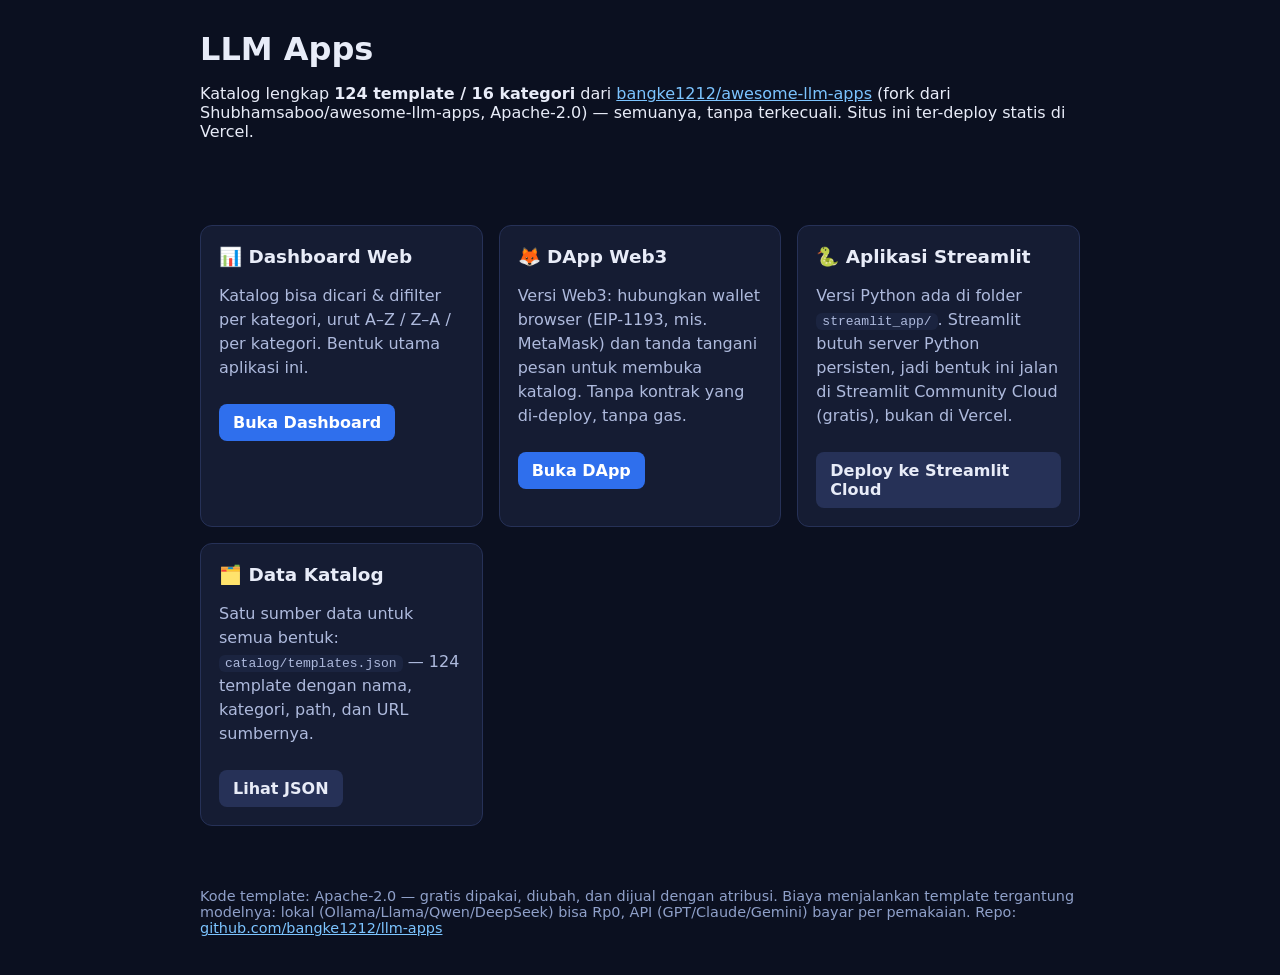
==== index.html @ 09d5bdd5 "Vercel-ready: root landing page, vercel.json, .vercelignore; README deploy section" ====
<!doctype html>
<html lang="id"><head><meta charset="utf-8"><meta name="viewport" content="width=device-width,initial-scale=1">
<title>LLM Apps — Katalog 124 Template AI</title>
<style>
body{font-family:system-ui,-apple-system,Segoe UI,Roboto,sans-serif;margin:0;background:#0b1020;color:#e8ecf8}
header,main,footer{max-width:880px;margin:0 auto;padding:24px 20px}
h1{font-size:2rem;margin:.2em 0}
a{color:#7cc4ff}
.cards{display:grid;grid-template-columns:repeat(auto-fit,minmax(240px,1fr));gap:16px;margin-top:20px}
.card{background:#151c33;border:1px solid #263157;border-radius:12px;padding:18px}
.card h2{margin:.1em 0 .4em;font-size:1.15rem}
.card p{color:#aebadd;line-height:1.5}
.btn{display:inline-block;margin-top:8px;background:#2f6fed;color:#fff;text-decoration:none;padding:9px 14px;border-radius:8px;font-weight:600}
.btn.alt{background:#263157;color:#e8ecf8}
footer{color:#8fa0c9;font-size:.9rem}
code{background:#1b2440;padding:1px 6px;border-radius:6px}
</style></head>
<body>
<header>
<h1>LLM Apps</h1>
<p>Katalog lengkap <b>124 template / 16 kategori</b> dari <a href="https://github.com/bangke1212/awesome-llm-apps">bangke1212/awesome-llm-apps</a> (fork dari Shubhamsaboo/awesome-llm-apps, Apache-2.0) — semuanya, tanpa terkecuali. Situs ini ter-deploy statis di Vercel.</p>
</header>
<main>
<div class="cards">
<div class="card"><h2>📊 Dashboard Web</h2><p>Katalog bisa dicari &amp; difilter per kategori, urut A–Z / Z–A / per kategori. Bentuk utama aplikasi ini.</p><a class="btn" href="/web/">Buka Dashboard</a></div>
<div class="card"><h2>🦊 DApp Web3</h2><p>Versi Web3: hubungkan wallet browser (EIP-1193, mis. MetaMask) dan tanda tangani pesan untuk membuka katalog. Tanpa kontrak yang di-deploy, tanpa gas.</p><a class="btn" href="/dapp/">Buka DApp</a></div>
<div class="card"><h2>🐍 Aplikasi Streamlit</h2><p>Versi Python ada di folder <code>streamlit_app/</code>. Streamlit butuh server Python persisten, jadi bentuk ini jalan di Streamlit Community Cloud (gratis), bukan di Vercel.</p><a class="btn alt" href="https://share.streamlit.io/">Deploy ke Streamlit Cloud</a></div>
<div class="card"><h2>🗂️ Data Katalog</h2><p>Satu sumber data untuk semua bentuk: <code>catalog/templates.json</code> — 124 template dengan nama, kategori, path, dan URL sumbernya.</p><a class="btn alt" href="/catalog/templates.json">Lihat JSON</a></div>
</div>
</main>
<footer><p>Kode template: Apache-2.0 — gratis dipakai, diubah, dan dijual dengan atribusi. Biaya menjalankan template tergantung modelnya: lokal (Ollama/Llama/Qwen/DeepSeek) bisa Rp0, API (GPT/Claude/Gemini) bayar per pemakaian. Repo: <a href="https://github.com/bangke1212/llm-apps">github.com/bangke1212/llm-apps</a></p></footer>
</body></html>
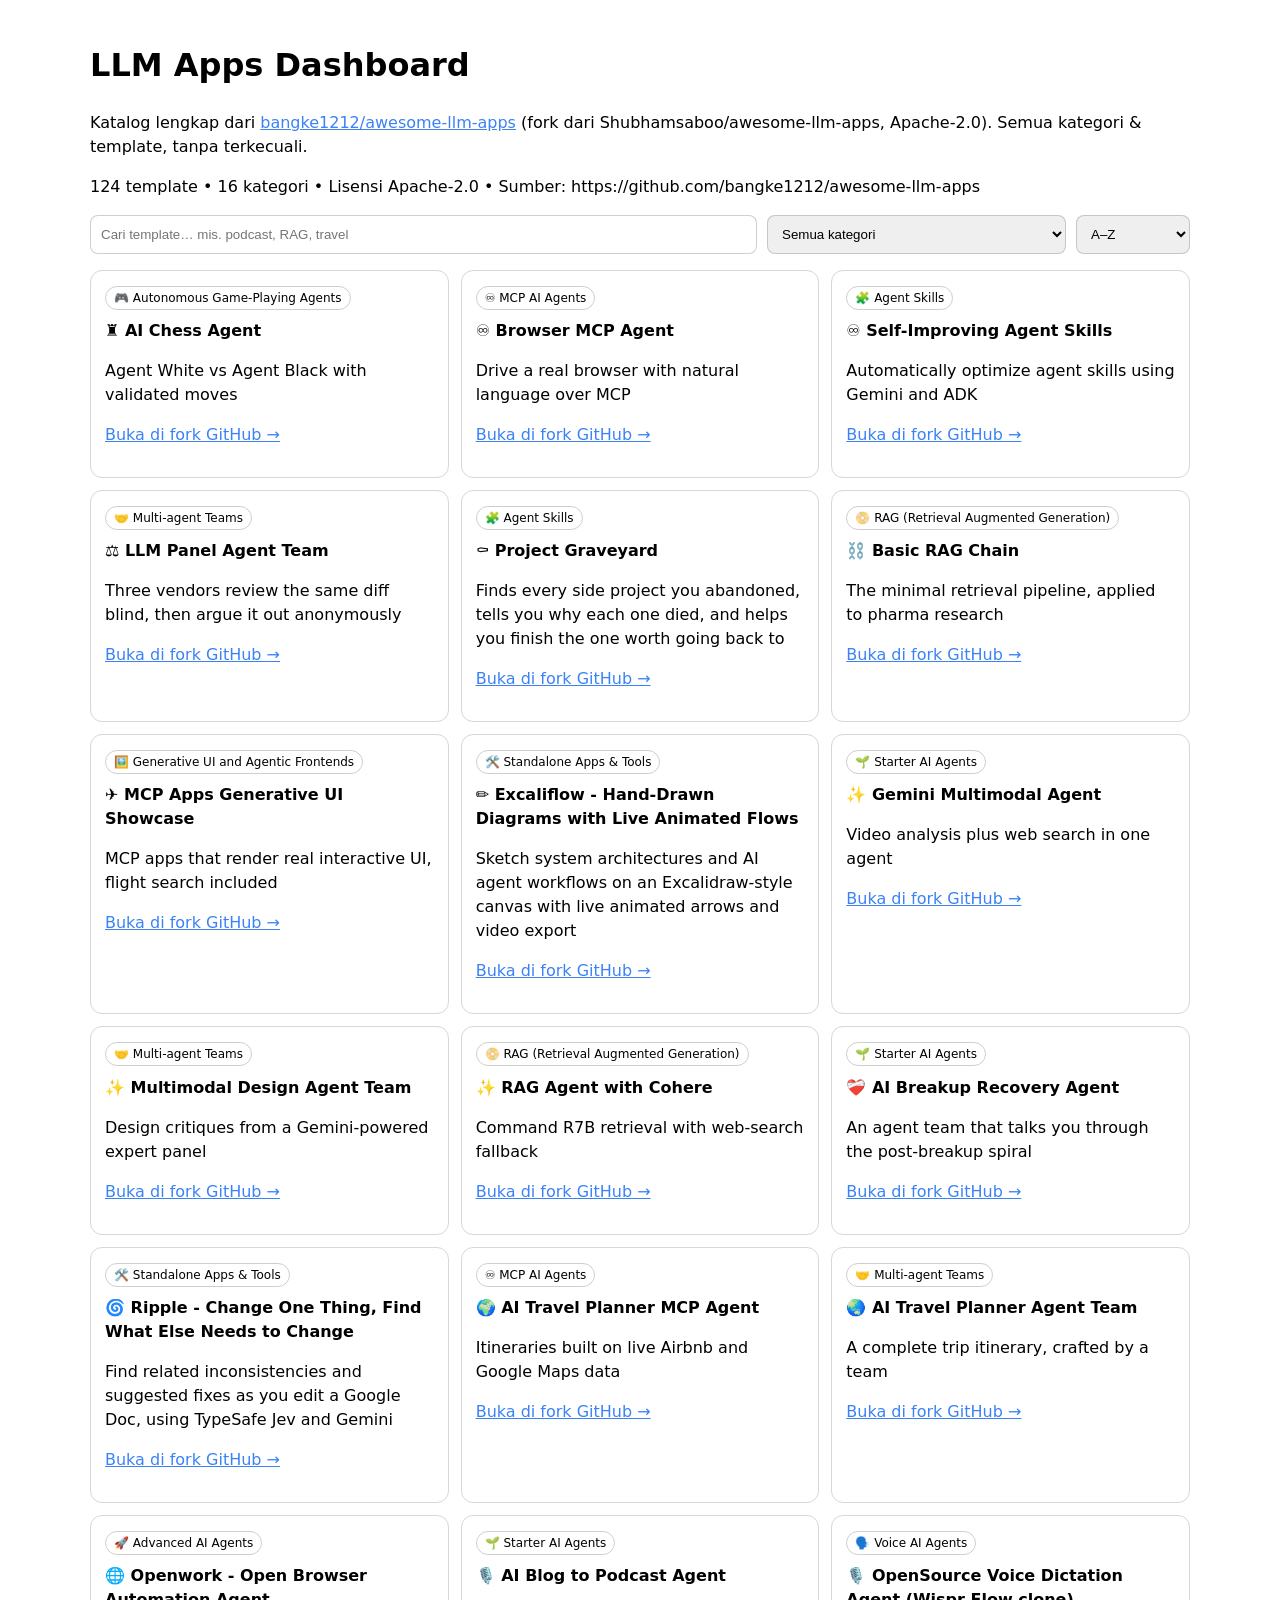
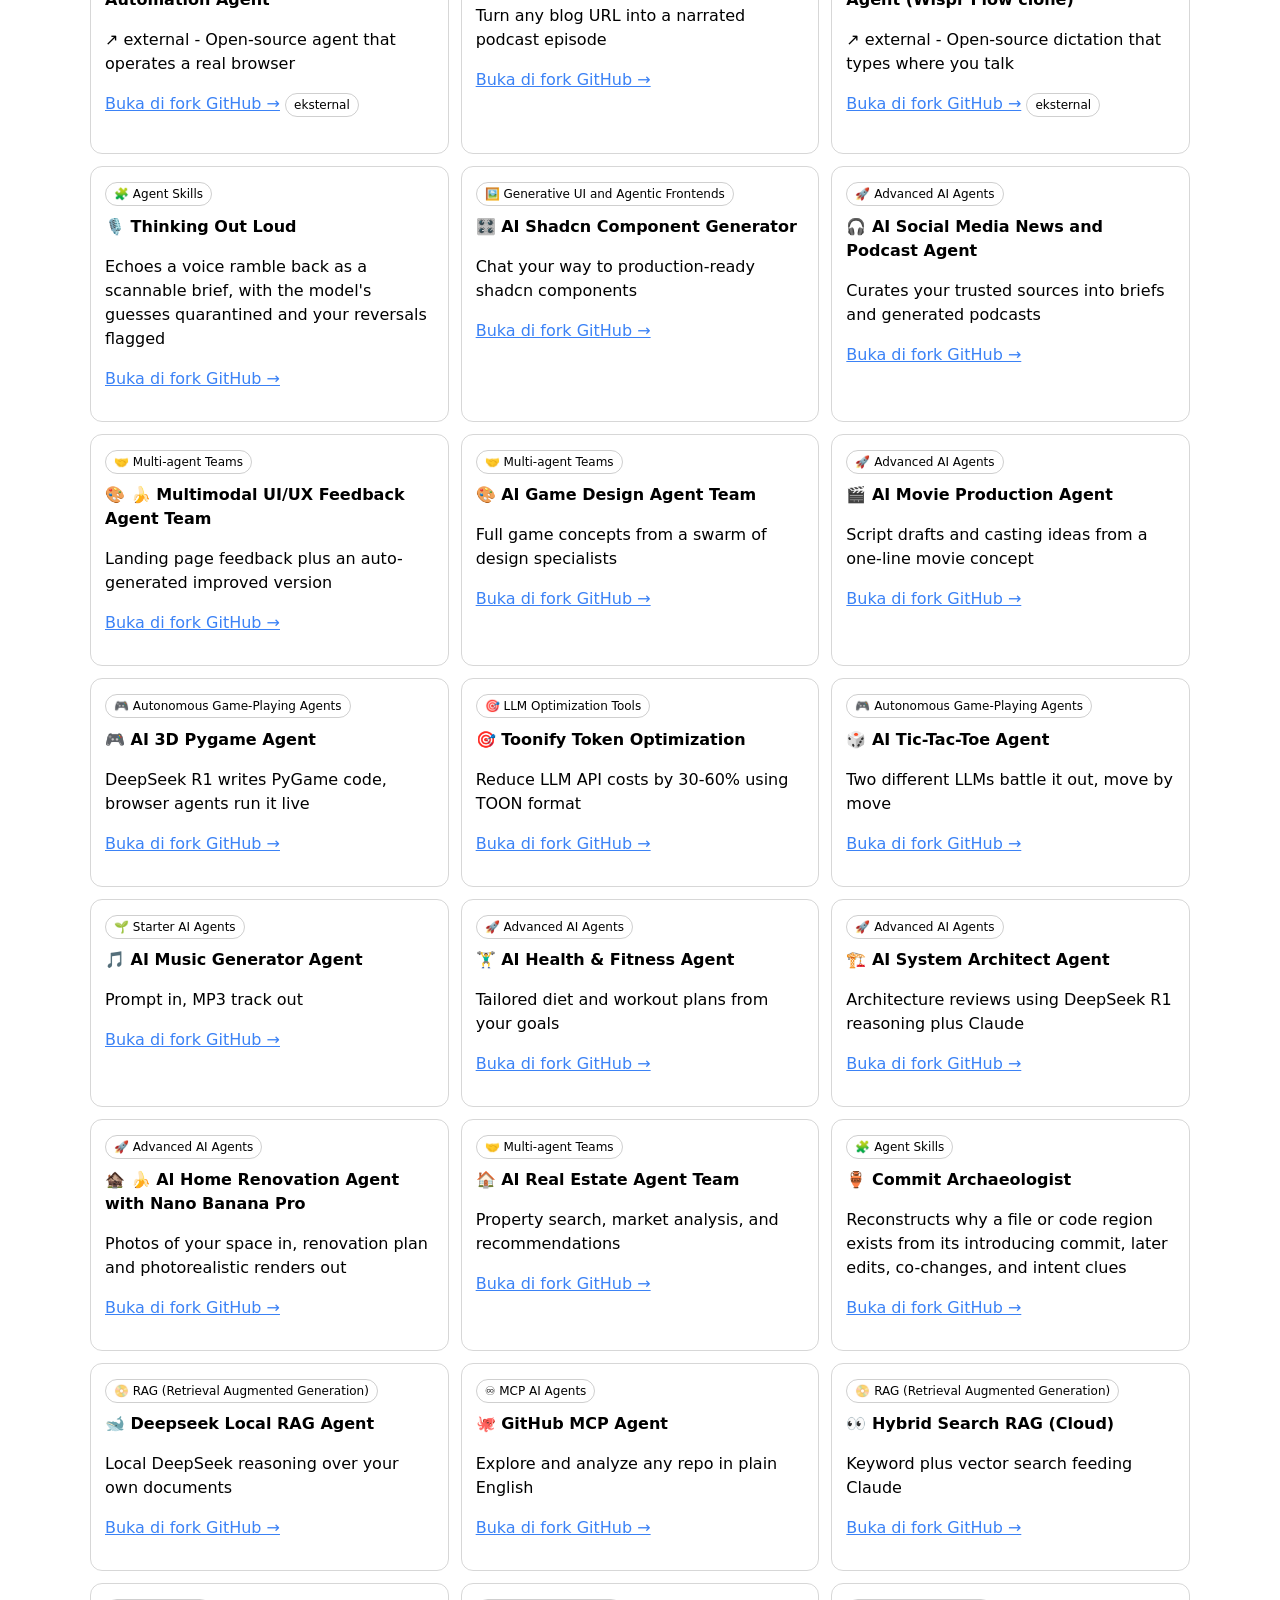
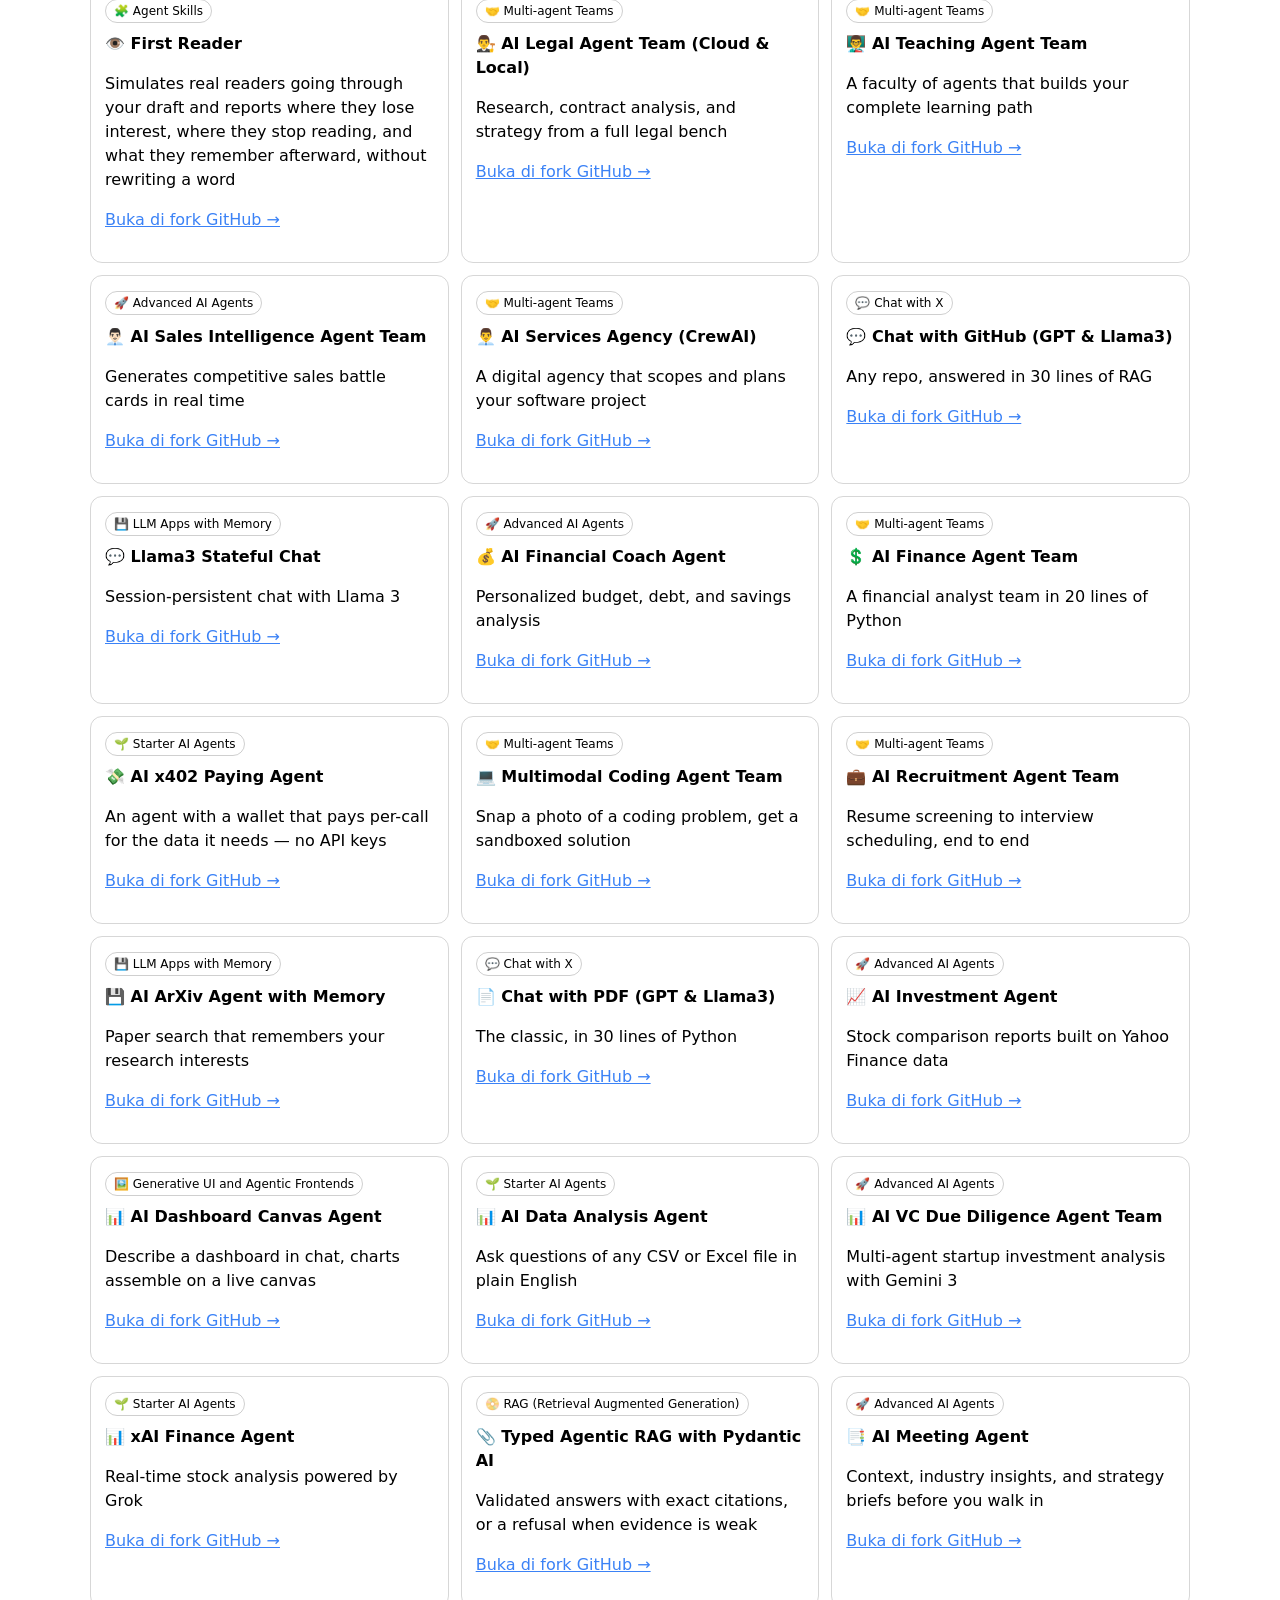
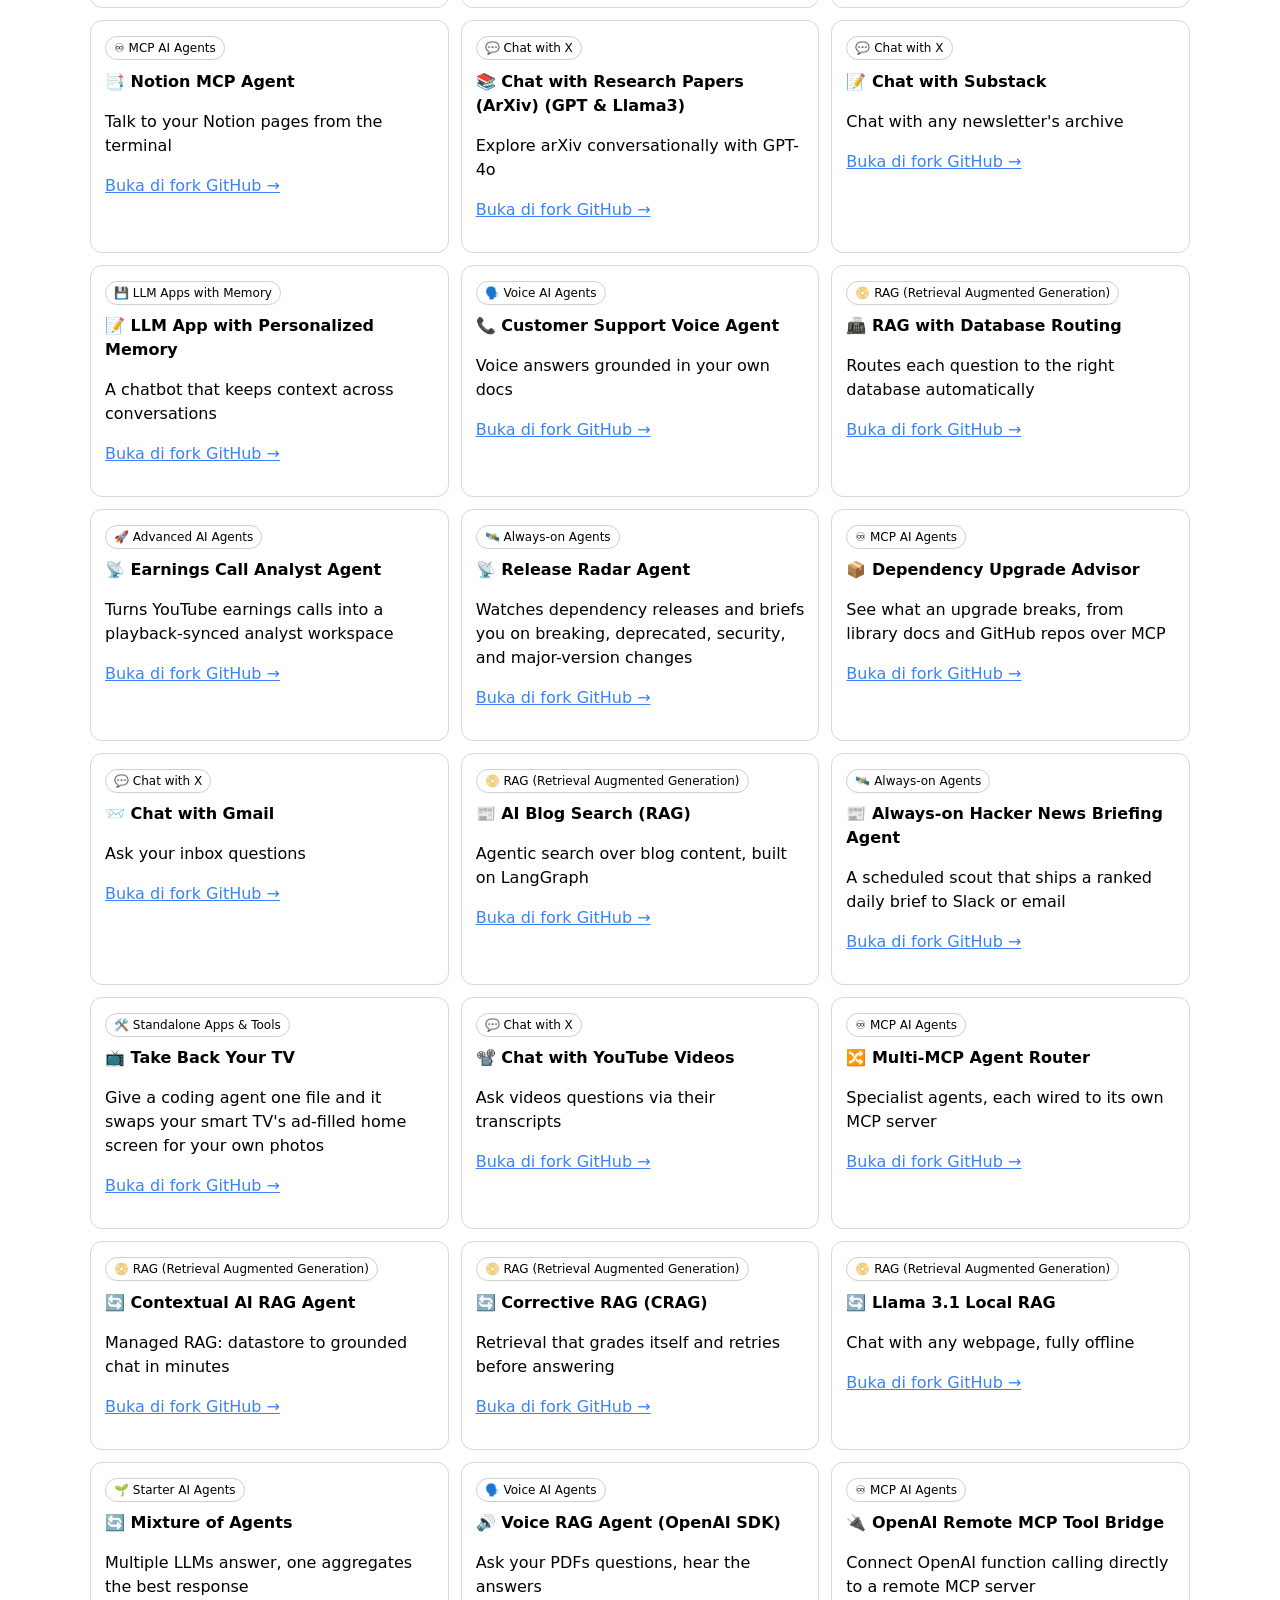
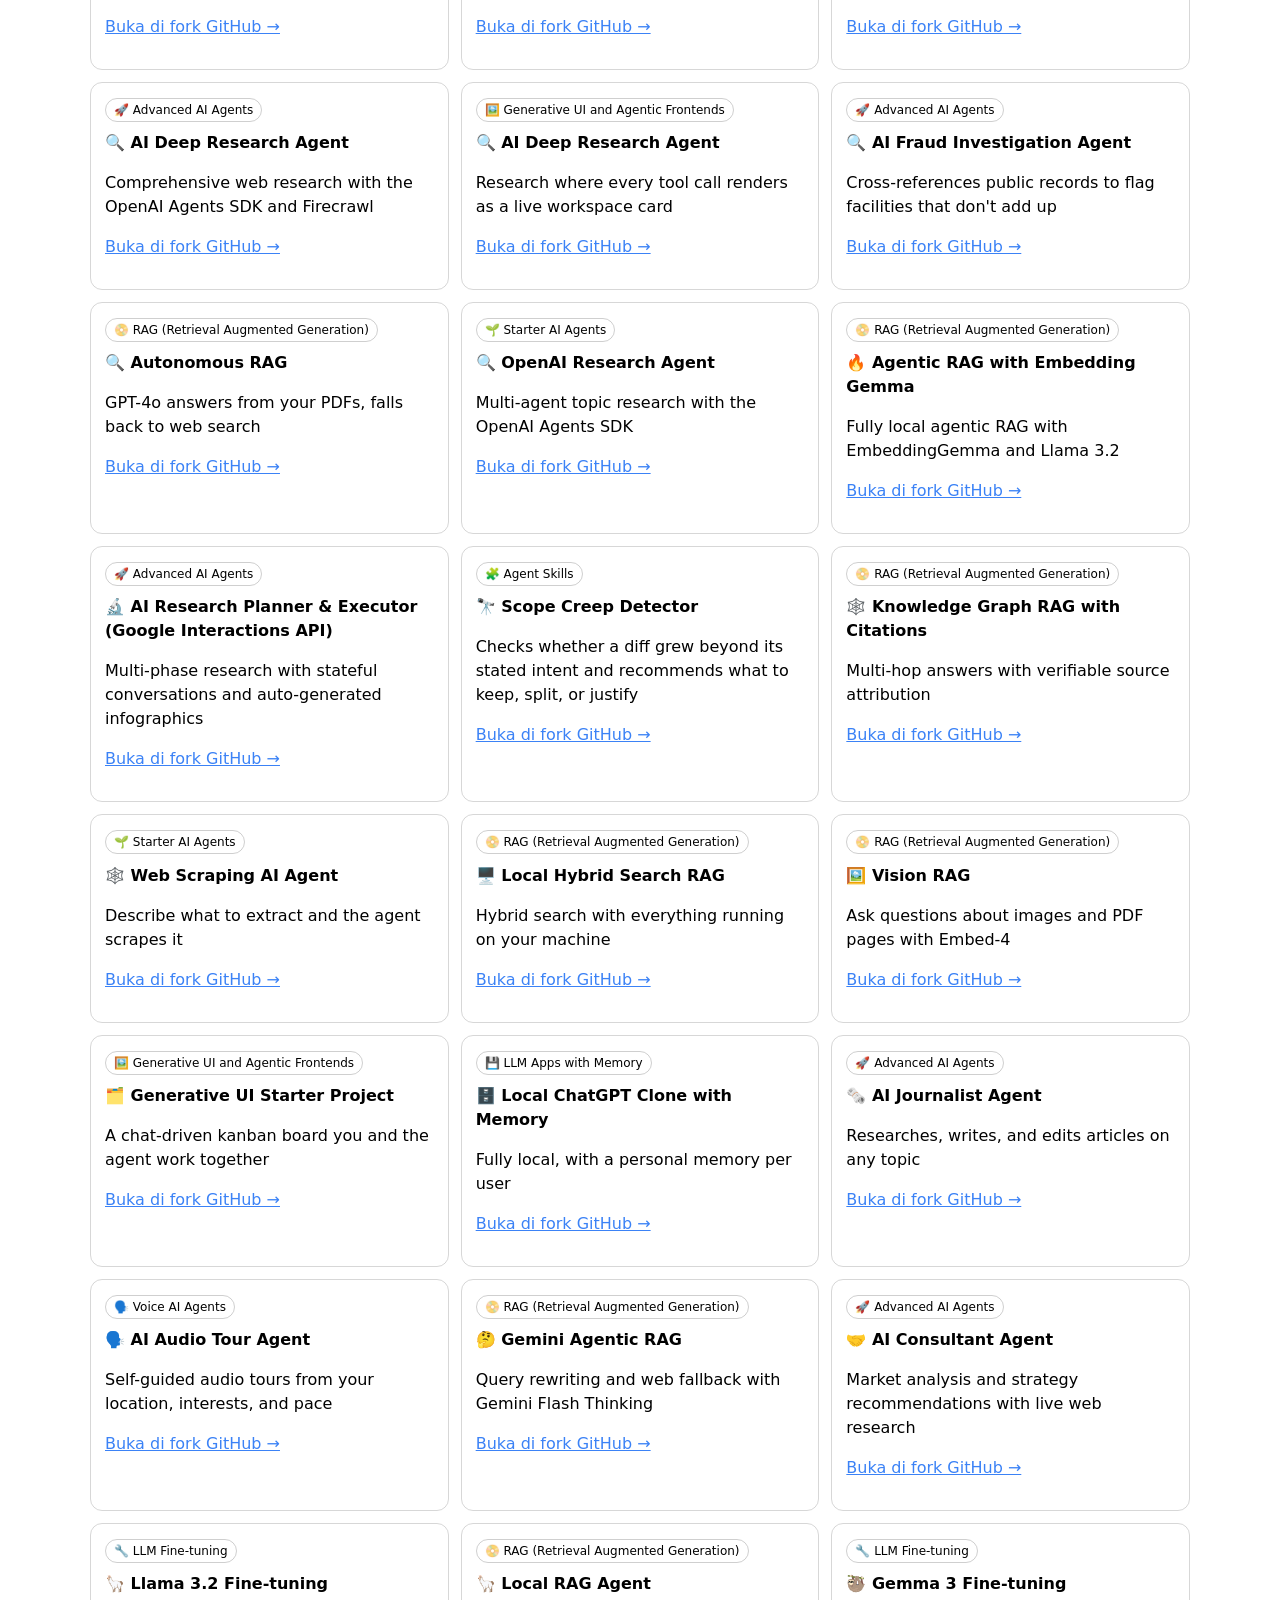
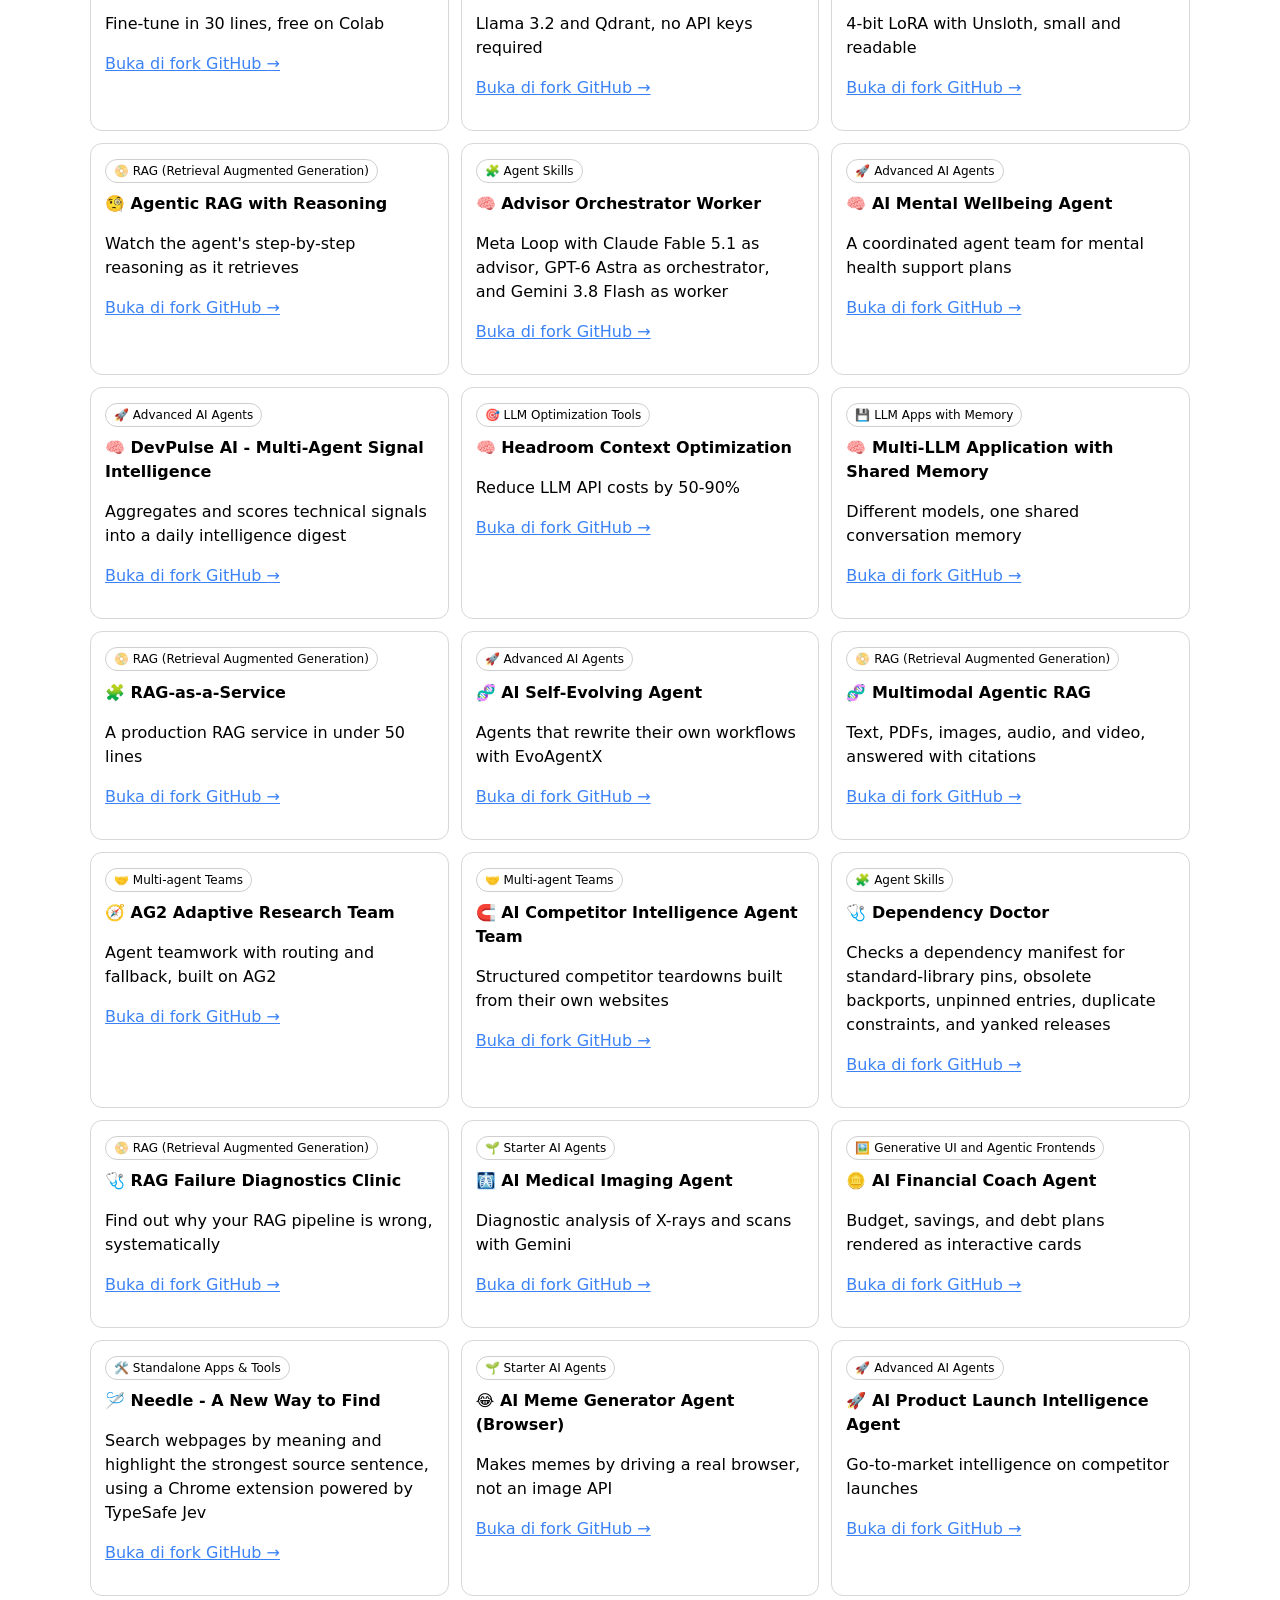
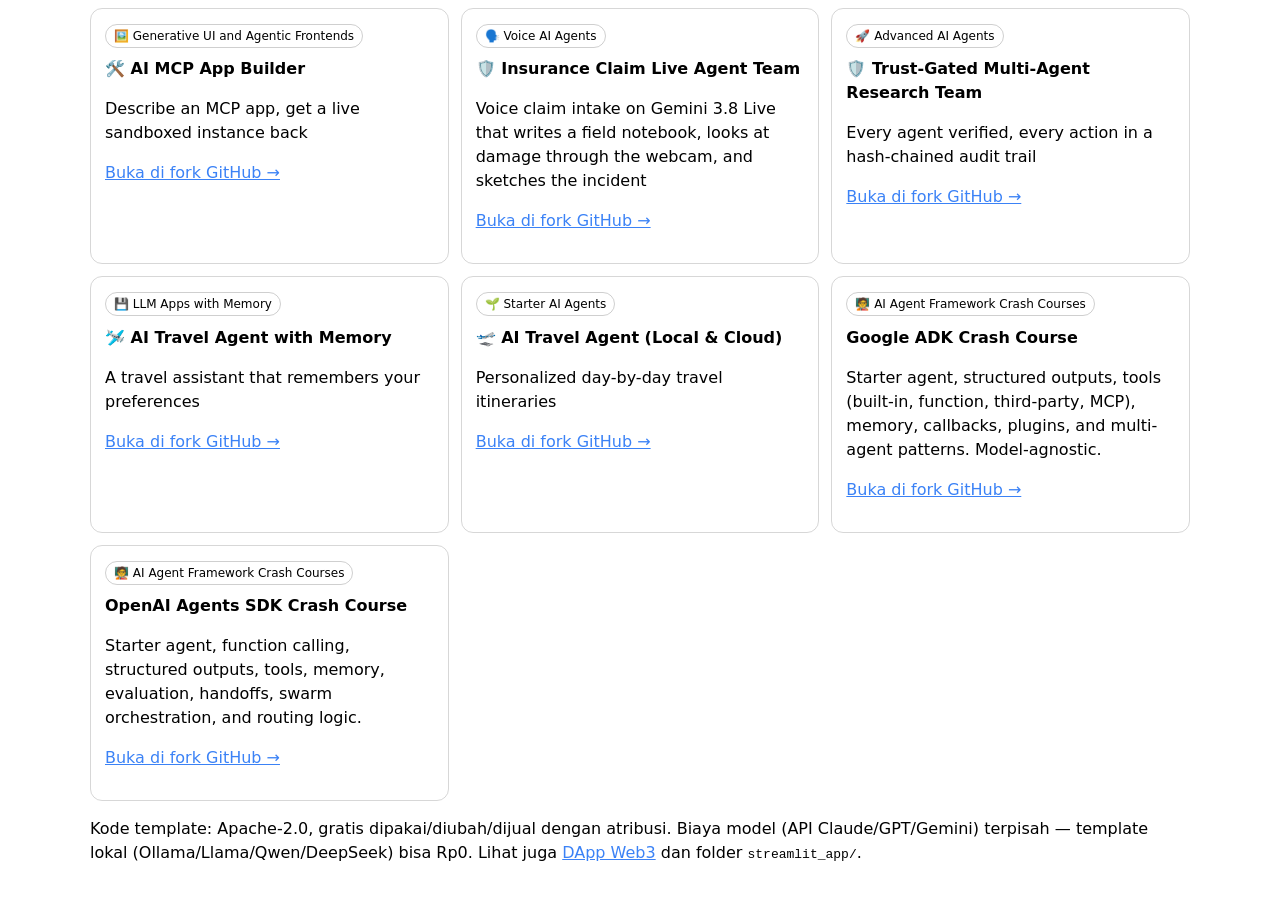
==== commit 36563ea1: "Fix Vercel 404: full dashboard at repo root (index/styles/app/data), plain vercel.json, empty .verce" ====
--- a/index.html
+++ b/index.html
@@ -1,32 +1,19 @@
 <!doctype html>
 <html lang="id"><head><meta charset="utf-8"><meta name="viewport" content="width=device-width,initial-scale=1">
-<title>LLM Apps — Katalog 124 Template AI</title>
-<style>
-body{font-family:system-ui,-apple-system,Segoe UI,Roboto,sans-serif;margin:0;background:#0b1020;color:#e8ecf8}
-header,main,footer{max-width:880px;margin:0 auto;padding:24px 20px}
-h1{font-size:2rem;margin:.2em 0}
-a{color:#7cc4ff}
-.cards{display:grid;grid-template-columns:repeat(auto-fit,minmax(240px,1fr));gap:16px;margin-top:20px}
-.card{background:#151c33;border:1px solid #263157;border-radius:12px;padding:18px}
-.card h2{margin:.1em 0 .4em;font-size:1.15rem}
-.card p{color:#aebadd;line-height:1.5}
-.btn{display:inline-block;margin-top:8px;background:#2f6fed;color:#fff;text-decoration:none;padding:9px 14px;border-radius:8px;font-weight:600}
-.btn.alt{background:#263157;color:#e8ecf8}
-footer{color:#8fa0c9;font-size:.9rem}
-code{background:#1b2440;padding:1px 6px;border-radius:6px}
-</style></head>
+<title>LLM Apps — Dashboard</title><link rel="stylesheet" href="styles.css"></head>
 <body>
-<header>
-<h1>LLM Apps</h1>
-<p>Katalog lengkap <b>124 template / 16 kategori</b> dari <a href="https://github.com/bangke1212/awesome-llm-apps">bangke1212/awesome-llm-apps</a> (fork dari Shubhamsaboo/awesome-llm-apps, Apache-2.0) — semuanya, tanpa terkecuali. Situs ini ter-deploy statis di Vercel.</p>
-</header>
+<header><h1>LLM Apps Dashboard</h1>
+<p>Katalog lengkap dari <a href="https://github.com/bangke1212/awesome-llm-apps">bangke1212/awesome-llm-apps</a> (fork dari Shubhamsaboo/awesome-llm-apps, Apache-2.0). Semua kategori &amp; template, tanpa terkecuali.</p>
+<p id="stats"></p></header>
 <main>
-<div class="cards">
-<div class="card"><h2>📊 Dashboard Web</h2><p>Katalog bisa dicari &amp; difilter per kategori, urut A–Z / Z–A / per kategori. Bentuk utama aplikasi ini.</p><a class="btn" href="/web/">Buka Dashboard</a></div>
-<div class="card"><h2>🦊 DApp Web3</h2><p>Versi Web3: hubungkan wallet browser (EIP-1193, mis. MetaMask) dan tanda tangani pesan untuk membuka katalog. Tanpa kontrak yang di-deploy, tanpa gas.</p><a class="btn" href="/dapp/">Buka DApp</a></div>
-<div class="card"><h2>🐍 Aplikasi Streamlit</h2><p>Versi Python ada di folder <code>streamlit_app/</code>. Streamlit butuh server Python persisten, jadi bentuk ini jalan di Streamlit Community Cloud (gratis), bukan di Vercel.</p><a class="btn alt" href="https://share.streamlit.io/">Deploy ke Streamlit Cloud</a></div>
-<div class="card"><h2>🗂️ Data Katalog</h2><p>Satu sumber data untuk semua bentuk: <code>catalog/templates.json</code> — 124 template dengan nama, kategori, path, dan URL sumbernya.</p><a class="btn alt" href="/catalog/templates.json">Lihat JSON</a></div>
+<div class="controls">
+<input id="q" type="search" placeholder="Cari template… mis. podcast, RAG, travel">
+<select id="cat"><option value="">Semua kategori</option></select>
+<select id="sort"><option value="az">A–Z</option><option value="za">Z–A</option><option value="cat">Per kategori</option></select>
 </div>
+<div id="grid"></div>
+<p id="empty" hidden>Tidak ada template yang cocok.</p>
 </main>
-<footer><p>Kode template: Apache-2.0 — gratis dipakai, diubah, dan dijual dengan atribusi. Biaya menjalankan template tergantung modelnya: lokal (Ollama/Llama/Qwen/DeepSeek) bisa Rp0, API (GPT/Claude/Gemini) bayar per pemakaian. Repo: <a href="https://github.com/bangke1212/llm-apps">github.com/bangke1212/llm-apps</a></p></footer>
+<footer><p>Kode template: Apache-2.0, gratis dipakai/diubah/dijual dengan atribusi. Biaya model (API Claude/GPT/Gemini) terpisah — template lokal (Ollama/Llama/Qwen/DeepSeek) bisa Rp0. Lihat juga <a href="dapp/index.html">DApp Web3</a> dan folder <code>streamlit_app/</code>.</p></footer>
+<script src="data.js"></script><script src="app.js"></script>
 </body></html>
--- a/styles.css
+++ b/styles.css
@@ -0,0 +1,7 @@
+:root{color-scheme:light dark}body{font-family:system-ui,sans-serif;margin:0 auto;max-width:1100px;padding:20px;line-height:1.5}
+.controls{display:flex;gap:10px;flex-wrap:wrap;margin:16px 0}.controls input{flex:1;min-width:220px}
+input,select{padding:10px;border-radius:8px;border:1px solid #8886}
+#grid{display:grid;grid-template-columns:repeat(auto-fill,minmax(280px,1fr));gap:12px}
+.card{border:1px solid #8885;border-radius:12px;padding:14px}.card h3{margin:.2em 0;font-size:1rem}
+.tag{display:inline-block;font-size:.75rem;border:1px solid #8886;border-radius:999px;padding:2px 8px;margin-bottom:6px}
+a{color:#3b82f6}
